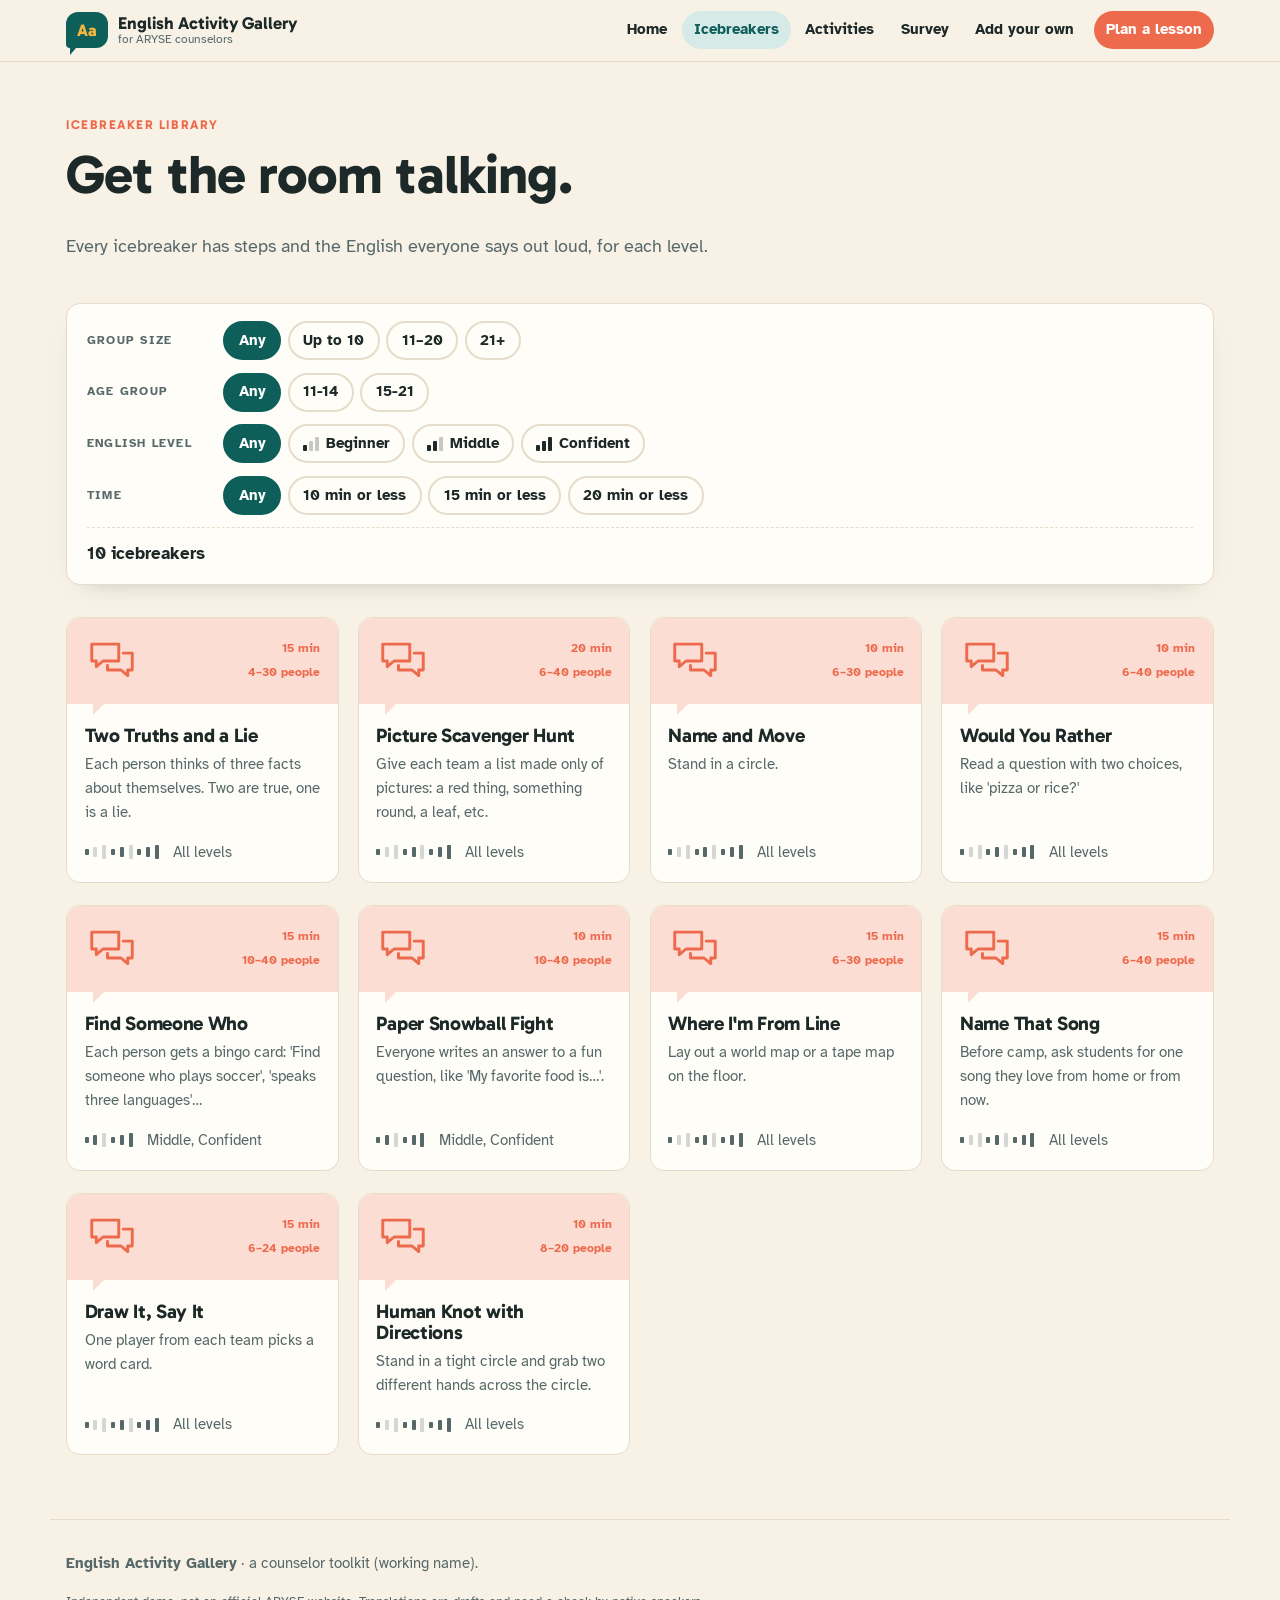
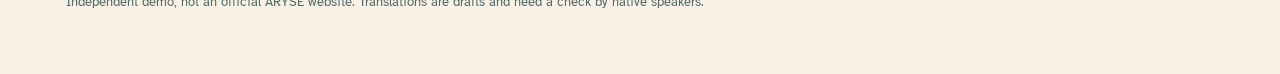
==== icebreakers.html @ dc9ed25e "First version of the English Activity Gallery Counselor toolkit with icebreaker and activity librari" ====
<!doctype html>
<html lang="en">
<head>
  <meta charset="utf-8">
  <meta name="viewport" content="width=device-width, initial-scale=1">
  <title>Icebreakers · English Activity Gallery</title>
  <link rel="preconnect" href="https://fonts.googleapis.com">
  <link rel="preconnect" href="https://fonts.gstatic.com" crossorigin>
  <link href="https://fonts.googleapis.com/css2?family=Gabarito:wght@500;600;700;800&family=Atkinson+Hyperlegible:wght@400;700&display=swap" rel="stylesheet">
  <link rel="stylesheet" href="style.css">
</head>
<body>
  <header class="nav"></header>

  <main>
    <section class="page-head">
      <p class="eyebrow">Icebreaker library</p>
      <h1>Get the room talking.</h1>
      <p class="sub">Every icebreaker has steps and the English everyone says out loud, for each level.</p>
    </section>

    <section class="filters" aria-label="Filter icebreakers">
      <div class="filters-box">
        <div class="filter-row"><span class="filter-label">Group size</span><div class="pills" data-f="size"></div></div>
        <div class="filter-row"><span class="filter-label">Age group</span><div class="pills" data-f="age"></div></div>
        <div class="filter-row"><span class="filter-label">English level</span><div class="pills" data-f="level"></div></div>
        <div class="filter-row"><span class="filter-label">Time</span><div class="pills" data-f="time"></div></div>
        <div class="filter-foot"><p class="count" id="count"></p><button class="link-btn" id="clear" type="button" hidden>Clear filters</button></div>
      </div>
    </section>

    <div class="grid" id="grid"></div>
  </main>

  <footer class="footer"></footer>

  <script src="js/config.js"></script>
  <script src="js/core.js"></script>
  <script src="js/icebreakers.js"></script>
</body>
</html>
---- style.css ----
/* =========================================================
   English Activity Gallery — shared styles (working name)
   Same structure as STEM Lesson Gallery, new look:
   deep teal + coral + sun on warm sand. Change colors here.
   ========================================================= */
:root {
  --teal: #0E5E5A;
  --teal-dark: #094744;
  --teal-soft: #D6EBE7;
  --coral: #EE6A4C;
  --coral-soft: #FBDDD4;
  --sun: #F4B63F;
  --sun-soft: #FCEBC2;
  --sky: #4E9FC2;

  --sand: #F8F2E6;      /* page background */
  --paper: #FFFDF7;     /* cards */
  --ink: #1D2928;
  --ink-soft: #56686A;
  --line: #E5DCCA;

  --font-display: "Gabarito", "Trebuchet MS", sans-serif;
  --font-body: "Atkinson Hyperlegible", system-ui, sans-serif;  /* built for easy reading */

  --r: 14px;
  --max: 1180px;
}

*, *::before, *::after { box-sizing: border-box; }
html { scroll-behavior: smooth; }
body {
  margin: 0;
  background: var(--sand);
  color: var(--ink);
  font-family: var(--font-body);
  font-size: 1.0625rem;
  line-height: 1.6;
  -webkit-font-smoothing: antialiased;
}
h1, h2, h3 { font-family: var(--font-display); font-weight: 700; line-height: 1.08; margin: 0 0 .5em; letter-spacing: -.015em; }
p { margin: 0 0 1em; }
a { color: var(--teal); }
:focus-visible { outline: 3px solid var(--sun); outline-offset: 3px; }
[hidden] { display: none !important; }

.wrap { max-width: var(--max); margin: 0 auto; padding: 0 16px; }

/* ---------- Nav ---------- */
.nav {
  position: sticky; top: 0; z-index: 30;
  display: flex; align-items: center; justify-content: space-between; gap: 1rem;
  padding: .7rem max(16px, calc((100% - var(--max)) / 2 + 16px));
  background: rgba(248, 242, 230, .94);
  backdrop-filter: blur(8px);
  border-bottom: 1px solid var(--line);
}
.brand { display: flex; align-items: center; gap: .65rem; text-decoration: none; color: var(--ink); }
.brand-mark {
  position: relative;
  width: 42px; height: 36px;
  display: grid; place-items: center;
  background: var(--teal); color: var(--sun);
  font-family: var(--font-display); font-weight: 800; font-size: 1.05rem;
  border-radius: 12px 12px 12px 4px;   /* speech bubble */
}
.brand-mark::after {
  content: ""; position: absolute; left: 4px; bottom: -7px;
  border: 7px solid transparent; border-top-color: var(--teal); border-left-color: var(--teal);
  border-width: 7px 6px 0 0;
}
.brand-text { display: flex; flex-direction: column; line-height: 1.1; }
.brand-text b { font-family: var(--font-display); font-weight: 700; font-size: 1.08rem; }
.brand-text small { color: var(--ink-soft); font-size: .78rem; }

.nav nav { display: flex; align-items: center; gap: .15rem; }
.nav nav a {
  padding: .45rem .75rem; border-radius: 999px;
  color: var(--ink); text-decoration: none; font-weight: 700; font-size: .93rem;
}
.nav nav a:hover { background: var(--teal-soft); }
.nav nav a[aria-current="page"] { color: var(--teal); background: var(--teal-soft); }
.nav nav a.nav-cta { background: var(--coral); color: #fff; margin-left: .35rem; }
.nav nav a.nav-cta:hover, .nav nav a.nav-cta[aria-current="page"] { background: #d9573a; color: #fff; }
.menu-btn { display: none; }

@media (max-width: 920px) {
  .menu-btn {
    display: block; font: inherit; font-weight: 700;
    padding: .4rem .9rem; border: 2px solid var(--ink); border-radius: 999px;
    background: var(--paper); color: var(--ink); cursor: pointer;
  }
  .nav nav {
    display: none; position: absolute; top: 100%; left: 0; right: 0;
    flex-direction: column; align-items: stretch; padding: .75rem 16px 1rem;
    background: var(--sand); border-bottom: 1px solid var(--line);
  }
  .nav.is-open nav { display: flex; }
  .nav nav a.nav-cta { margin: .4rem 0 0; text-align: center; }
  .brand-text small { display: none; }
}

/* ---------- Buttons ---------- */
.btn {
  display: inline-flex; align-items: center; gap: .5rem;
  padding: .8rem 1.35rem; border-radius: 999px;
  font: inherit; font-family: var(--font-display); font-weight: 700; font-size: 1.02rem;
  text-decoration: none; cursor: pointer; border: 2px solid transparent;
  transition: transform .15s, box-shadow .15s, background .15s;
}
.btn-primary { background: var(--teal); color: #fff; box-shadow: 0 4px 0 var(--teal-dark); }
.btn-primary:hover { transform: translateY(-2px); box-shadow: 0 6px 0 var(--teal-dark); }
.btn-primary:active { transform: translateY(3px); box-shadow: 0 1px 0 var(--teal-dark); }
.btn-coral { background: var(--coral); color: #fff; box-shadow: 0 4px 0 #c24e33; }
.btn-coral:hover { transform: translateY(-2px); box-shadow: 0 6px 0 #c24e33; }
.btn-ghost { background: transparent; color: var(--ink); border-color: var(--ink); }
.btn-ghost:hover { background: var(--ink); color: var(--sand); }
.btn-small { padding: .45rem .9rem; font-size: .9rem; }

/* ---------- Page heads ---------- */
.page-head { max-width: var(--max); margin: 0 auto; padding: 3rem 16px 1.5rem; }
.page-head h1 { font-size: clamp(2.2rem, 5vw, 3.4rem); max-width: 18ch; }
.eyebrow {
  display: inline-block;
  font-family: var(--font-display); font-weight: 700; font-size: .8rem;
  letter-spacing: .12em; text-transform: uppercase;
  color: var(--coral); margin-bottom: .7rem;
}
.sub { color: var(--ink-soft); font-size: 1.12rem; max-width: 40em; }

/* ---------- Level bars ---------- */
.bars { display: inline-flex; align-items: flex-end; gap: 2px; height: 14px; vertical-align: -1px; }
.bars i { width: 4px; background: currentColor; opacity: .25; border-radius: 1px; }
.bars i:nth-child(1) { height: 6px; }
.bars i:nth-child(2) { height: 10px; }
.bars i:nth-child(3) { height: 14px; }
.bars i.on { opacity: 1; }

/* ---------- Filters (pills) ---------- */
.filters {
  max-width: var(--max); margin: 0 auto 2rem; padding: 0 16px;
}
.filters-box {
  background: var(--paper); border: 1px solid var(--line); border-radius: var(--r);
  padding: 1.1rem 1.25rem; display: grid; gap: .8rem;
  box-shadow: 0 10px 24px -20px rgba(29, 41, 40, .5);
}
.filter-row { display: grid; grid-template-columns: 120px 1fr; gap: 1rem; align-items: center; }
.filter-label { font-size: .76rem; font-weight: 700; letter-spacing: .1em; text-transform: uppercase; color: var(--ink-soft); }
.pills { display: flex; flex-wrap: wrap; gap: .4rem; }
.pill {
  font: inherit; font-weight: 700; font-size: .92rem;
  padding: .35rem .85rem; border-radius: 999px;
  border: 2px solid var(--line); background: transparent; color: var(--ink); cursor: pointer;
  display: inline-flex; align-items: center; gap: .4rem;
}
.pill:hover { border-color: var(--ink); }
.pill.is-active { background: var(--teal); border-color: var(--teal); color: #fff; }
.filter-foot { display: flex; gap: 1rem; align-items: center; border-top: 1px dashed var(--line); padding-top: .7rem; }
.count { margin: 0; font-weight: 700; }
.link-btn { font: inherit; background: none; border: 0; padding: 0; color: var(--coral); text-decoration: underline; cursor: pointer; }
@media (max-width: 640px) { .filter-row { grid-template-columns: 1fr; gap: .35rem; } }

/* ---------- Cards (speech-bubble tiles) ---------- */
.grid {
  max-width: var(--max); margin: 0 auto; padding: 0 16px 4rem;
  display: grid; grid-template-columns: repeat(auto-fill, minmax(260px, 1fr)); gap: 1.4rem 1.2rem;
}
.tile {
  --c: var(--teal); --cf: var(--sun);
  position: relative; display: flex; flex-direction: column;
  background: var(--paper); border: 1px solid var(--line); border-radius: var(--r);
  color: var(--ink); text-decoration: none;
  transition: transform .2s, box-shadow .2s;
}
.tile:hover { transform: translateY(-4px) rotate(-.4deg); box-shadow: 0 16px 28px -18px rgba(29, 41, 40, .55); }
.tile-top {
  position: relative; display: flex; align-items: center; justify-content: space-between;
  padding: 1rem 1.1rem; background: var(--c); color: var(--cf);
  border-radius: var(--r) var(--r) 0 0;
}
.tile-top::after {      /* bubble tail */
  content: ""; position: absolute; left: 26px; bottom: -11px;
  border-width: 12px 12px 0 0; border-style: solid; border-color: var(--c) transparent transparent transparent;
}
.tile-top .icon { width: 54px; height: 54px; }
.tile-tags { display: flex; flex-direction: column; align-items: flex-end; gap: .25rem; font-size: .78rem; font-weight: 700; }
.tile-body { padding: 1.3rem 1.1rem 1.1rem; display: flex; flex-direction: column; gap: .35rem; flex: 1; }
.tile-body h3 { font-size: 1.22rem; margin: 0; }
.tile-body p { margin: 0; color: var(--ink-soft); font-size: .95rem; }
.tile-meta { margin-top: auto !important; padding-top: .6rem; display: flex; flex-wrap: wrap; gap: .35rem .9rem; font-size: .85rem; color: var(--ink-soft); }
.tile-meta span { display: inline-flex; align-items: center; gap: .3rem; }

.icon { fill: none; stroke: currentColor; stroke-width: 2.6; stroke-linecap: round; stroke-linejoin: round; }
.icon .dot { fill: currentColor; stroke: none; }

/* Topic colors */
.t-food      { --c: var(--coral); --cf: #fff; }
.t-bus       { --c: var(--sun);   --cf: var(--ink); }
.t-school    { --c: var(--teal);  --cf: var(--sun); }
.t-doctor    { --c: var(--sky);   --cf: #fff; }
.t-interview { --c: var(--ink);   --cf: var(--sun); }
.t-bank      { --c: var(--teal-dark); --cf: var(--coral-soft); }
.t-ice       { --c: var(--coral-soft); --cf: var(--coral); }

.empty { grid-column: 1 / -1; padding: 2rem; text-align: center; border: 2px dashed var(--line); border-radius: var(--r); color: var(--ink-soft); }

/* ---------- Home ---------- */
.hero {
  max-width: var(--max); margin: 0 auto; padding: 4rem 16px 3rem;
  display: grid; grid-template-columns: 1.1fr 1fr; gap: 3rem; align-items: center;
}
.hero h1 { font-size: clamp(2.5rem, 5.6vw, 4.3rem); }
.hero h1 em { font-style: normal; color: var(--coral); }
.hero .sub { font-size: 1.2rem; }
.hero-actions { display: flex; flex-wrap: wrap; gap: .9rem; margin-top: 2rem; }

.bubbles { position: relative; height: 420px; }
.bubble {
  position: absolute; max-width: 270px;
  padding: 1rem 1.2rem; border-radius: 20px 20px 20px 6px;
  font-family: var(--font-display); font-weight: 600; font-size: 1.15rem; line-height: 1.25;
  box-shadow: 0 14px 26px -18px rgba(29, 41, 40, .6);
  animation: float 6s ease-in-out infinite;
}
.bubble small { display: block; font-family: var(--font-body); font-weight: 400; font-size: .82rem; opacity: .8; margin-top: .3rem; }
.bubble.right { border-radius: 20px 20px 6px 20px; }
.b1 { top: 0; left: 0; background: var(--teal); color: #fff; }
.b2 { top: 90px; right: 0; background: var(--sun); color: var(--ink); animation-delay: -2s; }
.b3 { top: 200px; left: 8%; background: var(--paper); border: 1px solid var(--line); animation-delay: -4s; }
.b4 { top: 300px; right: 6%; background: var(--coral); color: #fff; animation-delay: -1s; }
@keyframes float { 50% { transform: translateY(-8px); } }

.section { max-width: var(--max); margin: 0 auto; padding: 4rem 16px; }
.section h2 { font-size: clamp(1.9rem, 4vw, 2.7rem); }

.parts { display: grid; grid-template-columns: repeat(3, 1fr); gap: 1.2rem; counter-reset: part; }
.part { background: var(--paper); border: 1px solid var(--line); border-radius: var(--r); padding: 1.5rem; counter-increment: part; }
.part::before {
  content: counter(part); display: grid; place-items: center;
  width: 2.4rem; height: 2.4rem; border-radius: 50%;
  background: var(--sun); font-family: var(--font-display); font-weight: 800; margin-bottom: 1rem;
}
.part h3 { font-size: 1.3rem; }
.part p { color: var(--ink-soft); margin: 0; }
.part .demo { margin-top: 1rem; padding: .8rem 1rem; background: var(--sand); border-radius: 10px; font-size: .95rem; }
.demo-word { display: flex; flex-wrap: wrap; gap: .3rem .8rem; align-items: baseline; }
.demo-word b { font-family: var(--font-display); font-size: 1.3rem; }
.demo-word span { color: var(--ink-soft); }

.toolbox { display: grid; grid-template-columns: repeat(3, 1fr); gap: 1.2rem; }
.tool {
  display: flex; flex-direction: column; gap: .4rem;
  padding: 1.4rem; border-radius: var(--r); text-decoration: none; color: var(--ink);
  background: var(--paper); border: 1px solid var(--line);
  transition: transform .2s, border-color .2s;
}
.tool:hover { transform: translateY(-3px); border-color: var(--ink); }
.tool .icon { width: 40px; height: 40px; color: var(--teal); margin-bottom: .3rem; }
.tool h3 { font-size: 1.2rem; margin: 0; }
.tool p { margin: 0; color: var(--ink-soft); font-size: .95rem; }
.tool.feature { background: var(--teal); color: #fff; border-color: var(--teal); }
.tool.feature p { color: rgba(255, 255, 255, .82); }
.tool.feature .icon { color: var(--sun); }

.engage { display: grid; grid-template-columns: repeat(3, 1fr); gap: 0; border-top: 3px solid var(--ink); }
.engage div { padding: 1.4rem 1.4rem 0 0; }
.engage div + div { padding-left: 1.4rem; border-left: 1px solid var(--line); }
.engage h3 { font-size: 1.25rem; }
.engage p { color: var(--ink-soft); }

@media (max-width: 900px) {
  .hero { grid-template-columns: 1fr; padding-top: 2.5rem; }
  .bubbles { height: 380px; max-width: 480px; width: 100%; margin: 0 auto; }
  .parts, .toolbox, .engage { grid-template-columns: 1fr; }
  .engage div + div { padding-left: 0; border-left: 0; }
}

/* ---------- Segmented radio pills (planner, add) ---------- */
.seg { display: flex; flex-wrap: wrap; gap: .4rem; }
.seg-opt { position: relative; cursor: pointer; }
.seg-opt input { position: absolute; opacity: 0; pointer-events: none; }
.seg-opt > span {
  display: inline-flex; align-items: center; gap: .4rem;
  padding: .45rem .9rem; border: 2px solid var(--line); border-radius: 999px;
  font-weight: 700; font-size: .95rem; transition: border-color .15s, background .15s;
}
.seg-opt:hover > span { border-color: var(--ink); }
.seg-opt input:checked + span { background: var(--ink); border-color: var(--ink); color: var(--sand); }
.seg-opt input:focus-visible + span { outline: 3px solid var(--sun); outline-offset: 2px; }

fieldset { border: 0; margin: 0; padding: 0; min-width: 0; }
legend, .field > span {
  display: block; padding: 0; margin-bottom: .5rem;
  font-size: .76rem; font-weight: 700; letter-spacing: .1em; text-transform: uppercase; color: var(--ink-soft);
}
.field { display: block; }
.field input, .field textarea, .field select {
  width: 100%; font: inherit; color: var(--ink);
  padding: .65rem .8rem; border: 2px solid var(--line); border-radius: 10px; background: var(--paper);
}
.field input:focus, .field textarea:focus, .field select:focus { border-color: var(--teal); outline: none; }
.field textarea { min-height: 110px; resize: vertical; }
.hint { font-size: .85rem; color: var(--ink-soft); margin: .35rem 0 0; }

.panel {
  background: var(--paper); border: 1px solid var(--line); border-radius: var(--r);
  padding: 1.5rem; display: grid; gap: 1.3rem;
  box-shadow: 0 10px 24px -20px rgba(29, 41, 40, .5);
}

/* ---------- Planner ---------- */
.two-col {
  max-width: var(--max); margin: 0 auto; padding: 0 16px 4rem;
  display: grid; grid-template-columns: minmax(0, 380px) minmax(0, 1fr); gap: 2rem; align-items: start;
}
.two-col > .panel { position: sticky; top: 90px; }
.survey-note { margin: 0; padding: .7rem .9rem; border-radius: 10px; background: var(--teal-soft); font-size: .92rem; }
.survey-note b { color: var(--teal-dark); }

.plan-out { display: grid; gap: 1.2rem; }
.plan-empty { min-height: 360px; display: grid; place-items: center; text-align: center; color: var(--ink-soft); border: 2px dashed var(--line); border-radius: var(--r); padding: 2rem; }
.plan-hero { border-radius: var(--r); padding: 1.6rem; color: var(--cf); background: var(--c); position: relative; overflow: hidden; }
.plan-hero .icon { position: absolute; right: -10px; bottom: -14px; width: 150px; height: 150px; opacity: .25; }
.plan-hero .eyebrow { color: inherit; opacity: .85; }
.plan-hero h2 { font-size: clamp(1.8rem, 3.5vw, 2.5rem); margin-bottom: .3rem; max-width: 18ch; }
.plan-hero p { margin: 0; opacity: .9; max-width: 36em; }

.timeline { display: flex; height: 56px; border-radius: 12px; overflow: hidden; border: 1px solid var(--line); }
.timeline span { display: flex; flex-direction: column; justify-content: center; padding: 0 .55rem; min-width: 0; font-size: .78rem; white-space: nowrap; overflow: hidden; }
.timeline b { font-family: var(--font-display); font-size: .88rem; overflow: hidden; text-overflow: ellipsis; }
.tl-ice { background: var(--coral-soft); }
.tl-words { background: var(--sun-soft); }
.tl-phrases { background: var(--teal-soft); }
.tl-game { background: var(--teal); color: #fff; }
.tl-wrap { background: var(--paper); }

.plan-block { background: var(--paper); border: 1px solid var(--line); border-radius: var(--r); padding: 1.3rem 1.4rem; }
.plan-block h3 { display: flex; align-items: baseline; gap: .6rem; font-size: 1.3rem; }
.plan-block h3 small { font-family: var(--font-body); font-weight: 700; font-size: .8rem; color: var(--coral); letter-spacing: .06em; text-transform: uppercase; }
.plan-block ol, .plan-block ul { margin: 0; padding-left: 1.2rem; }
.plan-block li { margin-bottom: .3rem; }
.tweak { margin: .9rem 0 0; padding: .7rem .9rem; border-left: 4px solid var(--sun); background: var(--sand); border-radius: 0 10px 10px 0; font-size: .95rem; }

.words { width: 100%; border-collapse: collapse; font-size: .95rem; }
.words th { text-align: left; font-size: .72rem; letter-spacing: .08em; text-transform: uppercase; color: var(--ink-soft); padding: .3rem .5rem; border-bottom: 2px solid var(--ink); }
.words td { padding: .45rem .5rem; border-bottom: 1px solid var(--line); }
.words td:first-child { font-family: var(--font-display); font-weight: 700; font-size: 1.05rem; }
.words [dir="rtl"] { text-align: right; font-size: 1.08rem; }
.table-scroll { overflow-x: auto; }
.draft-flag { display: inline-block; margin-top: .6rem; font-size: .8rem; color: var(--coral); font-weight: 700; }

.phrase-list { list-style: none; padding: 0 !important; display: grid; gap: .45rem; }
.phrase-list li { padding: .55rem .9rem; background: var(--teal-soft); border-radius: 12px 12px 12px 4px; font-family: var(--font-display); font-weight: 600; font-size: 1.1rem; }

.plan-actions { display: flex; flex-wrap: wrap; gap: .8rem; }

@media (max-width: 900px) {
  .two-col { grid-template-columns: 1fr; }
  .two-col > .panel { position: static; }
}

/* ---------- Survey ---------- */
.survey { max-width: 980px; margin: 0 auto; padding: 2rem 16px 4rem; }
.survey-bar { display: flex; flex-wrap: wrap; justify-content: space-between; align-items: center; gap: 1rem; margin-bottom: 1.5rem; }
.tabs { display: inline-flex; background: var(--paper); border: 1px solid var(--line); border-radius: 999px; padding: 4px; }
.tabs button { font: inherit; font-weight: 700; padding: .45rem 1.1rem; border: 0; border-radius: 999px; background: transparent; color: var(--ink); cursor: pointer; }
.tabs button[aria-selected="true"] { background: var(--teal); color: #fff; }

.s-stage { background: var(--paper); border: 1px solid var(--line); border-radius: 24px; padding: clamp(1.25rem, 4vw, 2.5rem); min-height: 520px; display: flex; flex-direction: column; }
.s-progress { display: flex; gap: .4rem; margin-bottom: 1.5rem; }
.s-progress i { flex: 1; height: 8px; border-radius: 4px; background: var(--line); }
.s-progress i.on { background: var(--coral); }
.s-q { font-size: clamp(1.7rem, 4vw, 2.5rem); text-align: center; margin-bottom: 1.5rem; }
.pick-grid { display: grid; grid-template-columns: repeat(auto-fit, minmax(150px, 1fr)); gap: 1rem; flex: 1; align-content: start; }
.pick {
  position: relative;
  display: flex; flex-direction: column; align-items: center; justify-content: center; gap: .5rem;
  min-height: 160px; padding: 1rem;
  font: inherit; font-family: var(--font-display); font-weight: 700; font-size: 1.05rem;
  background: var(--sand); color: var(--ink);
  border: 3px solid transparent; border-radius: 20px; cursor: pointer;
  transition: transform .15s, background .15s, border-color .15s;
}
.pick .icon { width: 74px; height: 74px; color: var(--teal); transition: transform .2s; }
.pick:hover { transform: translateY(-3px); }
.pick:hover .icon { transform: scale(1.08) rotate(-4deg); }
.pick[aria-pressed="true"] { background: var(--sun-soft); border-color: var(--coral); }
.pick[aria-pressed="true"] .icon { color: var(--coral); }
.pick[aria-pressed="true"]::after {
  content: ""; position: absolute; top: 10px; right: 10px; width: 26px; height: 26px; border-radius: 50%;
  background: var(--coral) url("data:image/svg+xml,%3Csvg xmlns='http://www.w3.org/2000/svg' viewBox='0 0 24 24'%3E%3Cpath d='M6 12l4 4 8-8' fill='none' stroke='white' stroke-width='3' stroke-linecap='round' stroke-linejoin='round'/%3E%3C/svg%3E") center / 18px no-repeat;
}
.pick .bars { height: 40px; gap: 6px; color: var(--teal); }
.pick .bars i { width: 14px; border-radius: 3px; }
.pick .bars i:nth-child(1) { height: 16px; }
.pick .bars i:nth-child(2) { height: 28px; }
.pick .bars i:nth-child(3) { height: 40px; }
.pick[aria-pressed="true"] .bars { color: var(--coral); }
.s-actions { display: flex; justify-content: space-between; align-items: center; margin-top: 1.5rem; gap: 1rem; }
.s-next {
  font: inherit; font-family: var(--font-display); font-weight: 800; font-size: 1.3rem;
  padding: .9rem 2.2rem; border-radius: 999px; border: 0; background: var(--teal); color: #fff; cursor: pointer;
  box-shadow: 0 5px 0 var(--teal-dark);
}
.s-next:disabled { opacity: .35; cursor: default; box-shadow: none; }
.s-back { font: inherit; font-weight: 700; background: none; border: 0; color: var(--ink-soft); cursor: pointer; font-size: 1.1rem; }
.s-done { flex: 1; display: grid; place-items: center; text-align: center; }
.s-done h2 { font-size: clamp(2.4rem, 6vw, 4rem); color: var(--teal); }
.s-done .icon { width: 110px; height: 110px; color: var(--coral); }
.setup { max-width: 520px; margin: 0 auto; text-align: center; display: grid; gap: 1.2rem; justify-items: center; }
.setup .seg { justify-content: center; }

.results { display: grid; gap: 1.5rem; }
.res-block h3 { font-size: 1.25rem; }
.res-row { display: grid; grid-template-columns: 180px 1fr 44px; gap: .8rem; align-items: center; margin-bottom: .5rem; }
.res-label { display: flex; align-items: center; gap: .5rem; font-weight: 700; }
.res-label .icon { width: 26px; height: 26px; color: var(--teal); flex: none; }
.res-track { display: block; height: 22px; background: var(--sand); border-radius: 6px; overflow: hidden; }
.res-fill { display: block; height: 100%; background: var(--teal); border-radius: 6px; transition: width .5s; }
.res-row.top .res-fill { background: var(--coral); }
.res-num { font-weight: 700; text-align: right; font-variant-numeric: tabular-nums; }
@media (max-width: 560px) { .res-row { grid-template-columns: 1fr 40px; } .res-track { grid-column: 1 / -1; grid-row: 2; } }

/* ---------- Add your own ---------- */
.notice { margin: 0; padding: .9rem 1rem; border-radius: 12px; background: var(--sun-soft); border: 1px solid var(--sun); font-size: .95rem; }
.preview-card { background: var(--paper); border: 1px solid var(--line); border-radius: var(--r); overflow: hidden; }
.preview-card .tile-top { border-radius: 0; }
.preview-card .tile-body ol { margin: .4rem 0 0; padding-left: 1.2rem; }
.community { max-width: var(--max); margin: 0 auto; padding: 0 16px 4rem; }

/* ---------- Footer ---------- */
.footer { max-width: var(--max); margin: 0 auto; padding: 2rem 16px 3rem; border-top: 1px solid var(--line); color: var(--ink-soft); font-size: .93rem; }
.footer .fine { font-size: .83rem; }

/* ---------- Print (lesson planner) ---------- */
@media print {
  .nav, .footer, .two-col > .panel, .plan-actions, .page-head .sub { display: none !important; }
  body { background: #fff; }
  .two-col { display: block; padding: 0; }
  .plan-block, .plan-hero { break-inside: avoid; border-color: #999; }
}

@media (prefers-reduced-motion: reduce) {
  *, *::before, *::after { animation: none !important; transition: none !important; }
}

/* Small icons inside filter pills */
.pill .pill-icon { width: 18px; height: 18px; stroke-width: 3; }

/* =========================================================
   SLIDESHOW
   body.t-<topic> sets --c (topic color) and --cf (on-color)
   ========================================================= */
.show-body { overflow: hidden; height: 100vh; height: 100dvh; }
.show { display: flex; flex-direction: column; height: 100%; }
.show-top, .show-bottom { display: flex; align-items: center; gap: .8rem; padding: .55rem 16px; background: var(--sand); z-index: 2; }
.show-top { border-bottom: 1px solid var(--line); }
.show-bottom { border-top: 1px solid var(--line); justify-content: space-between; }
.show-exit { font-weight: 700; color: var(--ink); text-decoration: none; padding: .3rem .6rem; border-radius: 999px; }
.show-exit:hover { background: var(--teal-soft); }
.show-title { flex: 1; margin: 0; text-align: center; font-family: var(--font-display); font-weight: 700; white-space: nowrap; overflow: hidden; text-overflow: ellipsis; }
.show-btn { font: inherit; font-weight: 700; font-size: .88rem; padding: .35rem .8rem; border-radius: 999px; border: 2px solid var(--line); background: var(--paper); color: var(--ink); cursor: pointer; }
.show-btn:hover { border-color: var(--ink); }
.show-btn[aria-pressed="true"] { background: var(--sun-soft); border-color: var(--sun); }

.nav-btn { width: 46px; height: 46px; border-radius: 50%; border: 2px solid var(--ink); background: var(--paper); font-size: 1.2rem; font-weight: 800; cursor: pointer; color: var(--ink); }
.nav-btn:disabled { opacity: .3; cursor: default; }
.nav-next { background: var(--teal); border-color: var(--teal); color: #fff; }
.progress { display: flex; gap: 1.1rem; align-items: center; overflow-x: auto; }
.prog-act { display: flex; flex-direction: column; align-items: center; gap: .25rem; }
.prog-act span { font-size: .66rem; font-weight: 700; letter-spacing: .08em; text-transform: uppercase; color: var(--ink-soft); }
.prog-act div { display: flex; gap: 3px; }
.dot { width: 20px; height: 6px; border: 0; padding: 0; border-radius: 3px; background: var(--line); cursor: pointer; transition: width .3s, background .3s; }
.dot.done { background: var(--ink-soft); }
.dot.now { background: var(--coral); width: 34px; }

.stage { position: relative; flex: 1; overflow: hidden; cursor: pointer; }
.slide {
  position: absolute; inset: 0; display: grid; place-items: center;
  padding: 2rem clamp(16px, 6vw, 6rem) 2rem; overflow: auto;
  transition: transform .55s cubic-bezier(.65, 0, .25, 1), opacity .4s;
}
.slide.is-after { transform: translateY(6%); opacity: 0; pointer-events: none; }
.slide.is-before { transform: translateY(-6%); opacity: 0; pointer-events: none; }
.slide-inner { width: 100%; max-width: 1050px; cursor: auto; }
.slide .slide-inner > * { transition: opacity .45s .12s, transform .5s .12s; }
.slide:not(.is-active) .slide-inner > * { opacity: 0; transform: translateY(10px); }

.kicker { font-family: var(--font-display); font-weight: 700; font-size: clamp(.85rem, 1.4vw, 1.05rem); letter-spacing: .12em; text-transform: uppercase; color: var(--coral); margin-bottom: 1rem; display: flex; gap: .6rem; align-items: center; }
.big-title { font-size: clamp(2.6rem, 7vw, 5.6rem); max-width: 16ch; margin-bottom: .3em; }
.mid-title { font-size: clamp(2rem, 4.6vw, 3.6rem); max-width: 22ch; }
.cover-sub { font-size: clamp(1.1rem, 2vw, 1.5rem); opacity: .85; }

.sl-cover { background: var(--c, var(--teal)); color: var(--cf, #fff); }
.sl-cover .kicker { color: inherit; opacity: .85; }
.sl-cover .big-icon { width: clamp(90px, 13vw, 160px); height: auto; margin-bottom: 1rem; }
.sl-ice { background: var(--coral); color: #fff; }
.sl-plain { background: var(--paper); }
.sl-say { background: var(--sand); }
.sl-play { background: var(--teal); color: #fff; }
.sl-play .kicker { color: var(--sun); }

.steps-big { margin: 0; padding: 0; list-style: none; counter-reset: s; display: grid; gap: .9rem; }
.steps-big li { counter-increment: s; display: grid; grid-template-columns: auto 1fr; gap: 1rem; align-items: start; font-size: clamp(1.15rem, 2.2vw, 1.7rem); line-height: 1.3; }
.steps-big li::before { content: counter(s); width: 1.8em; height: 1.8em; display: grid; place-items: center; border-radius: 50%; background: var(--sun); font-family: var(--font-display); font-weight: 800; font-size: .8em; }
.tweak { margin-top: 1.4rem; padding: .9rem 1.1rem; border-left: 5px solid var(--sun); background: var(--sand); border-radius: 0 12px 12px 0; font-size: clamp(1rem, 1.7vw, 1.3rem); }
.twist { font-family: var(--font-display); font-size: clamp(1.2rem, 2.2vw, 1.7rem); color: var(--teal); margin-bottom: 1.2rem; }

.say-list { list-style: none; margin: 0; padding: 0; display: grid; gap: 1rem; }
.say-list li {
  font-family: var(--font-display); font-weight: 700; font-size: clamp(1.7rem, 4.2vw, 3.2rem); line-height: 1.15;
  padding: .55em .8em; background: var(--paper); border-radius: 26px 26px 26px 8px;
  border: 2px solid var(--line); cursor: pointer; transition: transform .2s, background .2s, opacity .2s;
}
.say-list:has(.spot) li:not(.spot) { opacity: .35; }
.say-list li.spot { background: var(--sun); border-color: var(--ink); transform: scale(1.03); }
.hint-line { margin-top: 1.2rem; color: var(--ink-soft); }

.words-head { display: flex; flex-wrap: wrap; justify-content: space-between; align-items: center; gap: 1rem; margin-bottom: 1rem; }
.words-head .kicker { margin: 0; }
.lang-toggle { display: flex; flex-wrap: wrap; gap: .35rem; }
.lang-toggle button { font: inherit; font-weight: 700; font-size: .85rem; padding: .3rem .75rem; border-radius: 999px; border: 2px solid var(--line); background: transparent; color: var(--ink-soft); cursor: pointer; }
.lang-toggle button[aria-pressed="true"] { background: var(--teal); border-color: var(--teal); color: #fff; }
.word-grid { display: grid; grid-template-columns: repeat(auto-fill, minmax(210px, 1fr)); gap: .8rem; }
.word { padding: 1rem 1.1rem; background: var(--sand); border-radius: 16px; display: flex; flex-direction: column; gap: .15rem; }
.word b { font-family: var(--font-display); font-size: clamp(1.5rem, 2.6vw, 2rem); line-height: 1.1; margin-bottom: .3rem; color: var(--teal-dark); }
.word .tr { font-size: 1rem; color: var(--ink-soft); }
.word .tr[dir="rtl"] { font-size: 1.15rem; text-align: right; }
.draft-flag { font-size: .85rem; color: var(--coral); font-weight: 700; margin-top: 1rem; }

.timer { display: flex; flex-wrap: wrap; align-items: center; gap: 1.2rem; margin-top: 1.6rem; }
.timer-face { font-family: var(--font-display); font-weight: 800; font-size: clamp(3.4rem, 9vw, 6.5rem); line-height: 1; font-variant-numeric: tabular-nums; padding: .1em .35em; border-radius: 20px; background: var(--paper); color: var(--ink); }
.timer.low .timer-face { color: var(--coral); }
.timer.over .timer-face { background: var(--coral); color: #fff; }
.timer-btns { display: flex; flex-direction: column; gap: .5rem; }
.timer-btns button { font: inherit; font-weight: 700; padding: .55rem 1.1rem; border-radius: 999px; border: 2px solid var(--ink); background: var(--sun); color: var(--ink); cursor: pointer; }
.timer-btns button.ghost { background: transparent; color: inherit; border-color: currentColor; }

/* ---------- Scoreboard ---------- */
.scoreboard {
  position: fixed; right: 16px; bottom: 82px; z-index: 20;
  display: flex; flex-wrap: wrap; align-items: stretch; gap: .5rem;
  padding: .6rem; background: rgba(29, 41, 40, .92); border-radius: 18px; color: #fff;
  box-shadow: 0 16px 30px -18px rgba(0, 0, 0, .6); max-width: calc(100% - 32px);
}
.team { display: grid; grid-template-columns: auto auto; grid-template-rows: auto auto; column-gap: .6rem; align-items: center; padding: .45rem .7rem; border-radius: 12px; background: rgba(255, 255, 255, .08); }
.team-name { grid-column: 1 / -1; font-size: .75rem; font-weight: 700; letter-spacing: .04em; display: flex; align-items: center; gap: .35rem; }
.team-name kbd { font: inherit; font-size: .65rem; padding: 0 .3em; border: 1px solid rgba(255, 255, 255, .4); border-radius: 4px; }
.team-pts { font-family: var(--font-display); font-weight: 800; font-size: 1.9rem; line-height: 1; min-width: 1.4em; font-variant-numeric: tabular-nums; }
.team-pts.bump { animation: bump .4s; }
@keyframes bump { 40% { transform: scale(1.35); color: var(--sun); } }
.team-btns { display: flex; gap: .25rem; }
.team-btns button { width: 30px; height: 30px; border-radius: 50%; border: 0; font-weight: 800; font-size: 1rem; cursor: pointer; background: rgba(255, 255, 255, .15); color: #fff; }
.team-btns button[data-d="1"] { background: var(--sun); color: var(--ink); }
.team-0 { box-shadow: inset 4px 0 0 var(--coral); }
.team-1 { box-shadow: inset 4px 0 0 var(--sun); }
.team-2 { box-shadow: inset 4px 0 0 var(--sky); }
.team-3 { box-shadow: inset 4px 0 0 #9BD08A; }
.board-tools { display: flex; flex-direction: column; justify-content: center; gap: .2rem; }
.board-tools button { font: inherit; font-size: .72rem; font-weight: 700; padding: .15rem .5rem; border-radius: 999px; border: 1px solid rgba(255, 255, 255, .3); background: transparent; color: #fff; cursor: pointer; }
.board-tools button:disabled { opacity: .3; cursor: default; }

@media (max-width: 640px) {
  .show-btn#fullscreen, .prog-act span, .show-exit span { display: none; }
  .scoreboard { left: 16px; right: 16px; bottom: 74px; }
  .board-tools { flex-direction: row; width: 100%; }
  .slide { place-items: start center; padding-bottom: 9rem; }
}

/* Center the hint line under survey questions */
.s-stage .sub { margin-left: auto; margin-right: auto; }

/* Phones: two word cards per row on the key words slide */
@media (max-width: 640px) {
  .word-grid { grid-template-columns: repeat(2, minmax(0, 1fr)); gap: .5rem; }
  .word { padding: .7rem .8rem; }
  .word b { font-size: 1.3rem; }
  .word .tr { font-size: .9rem; }
}
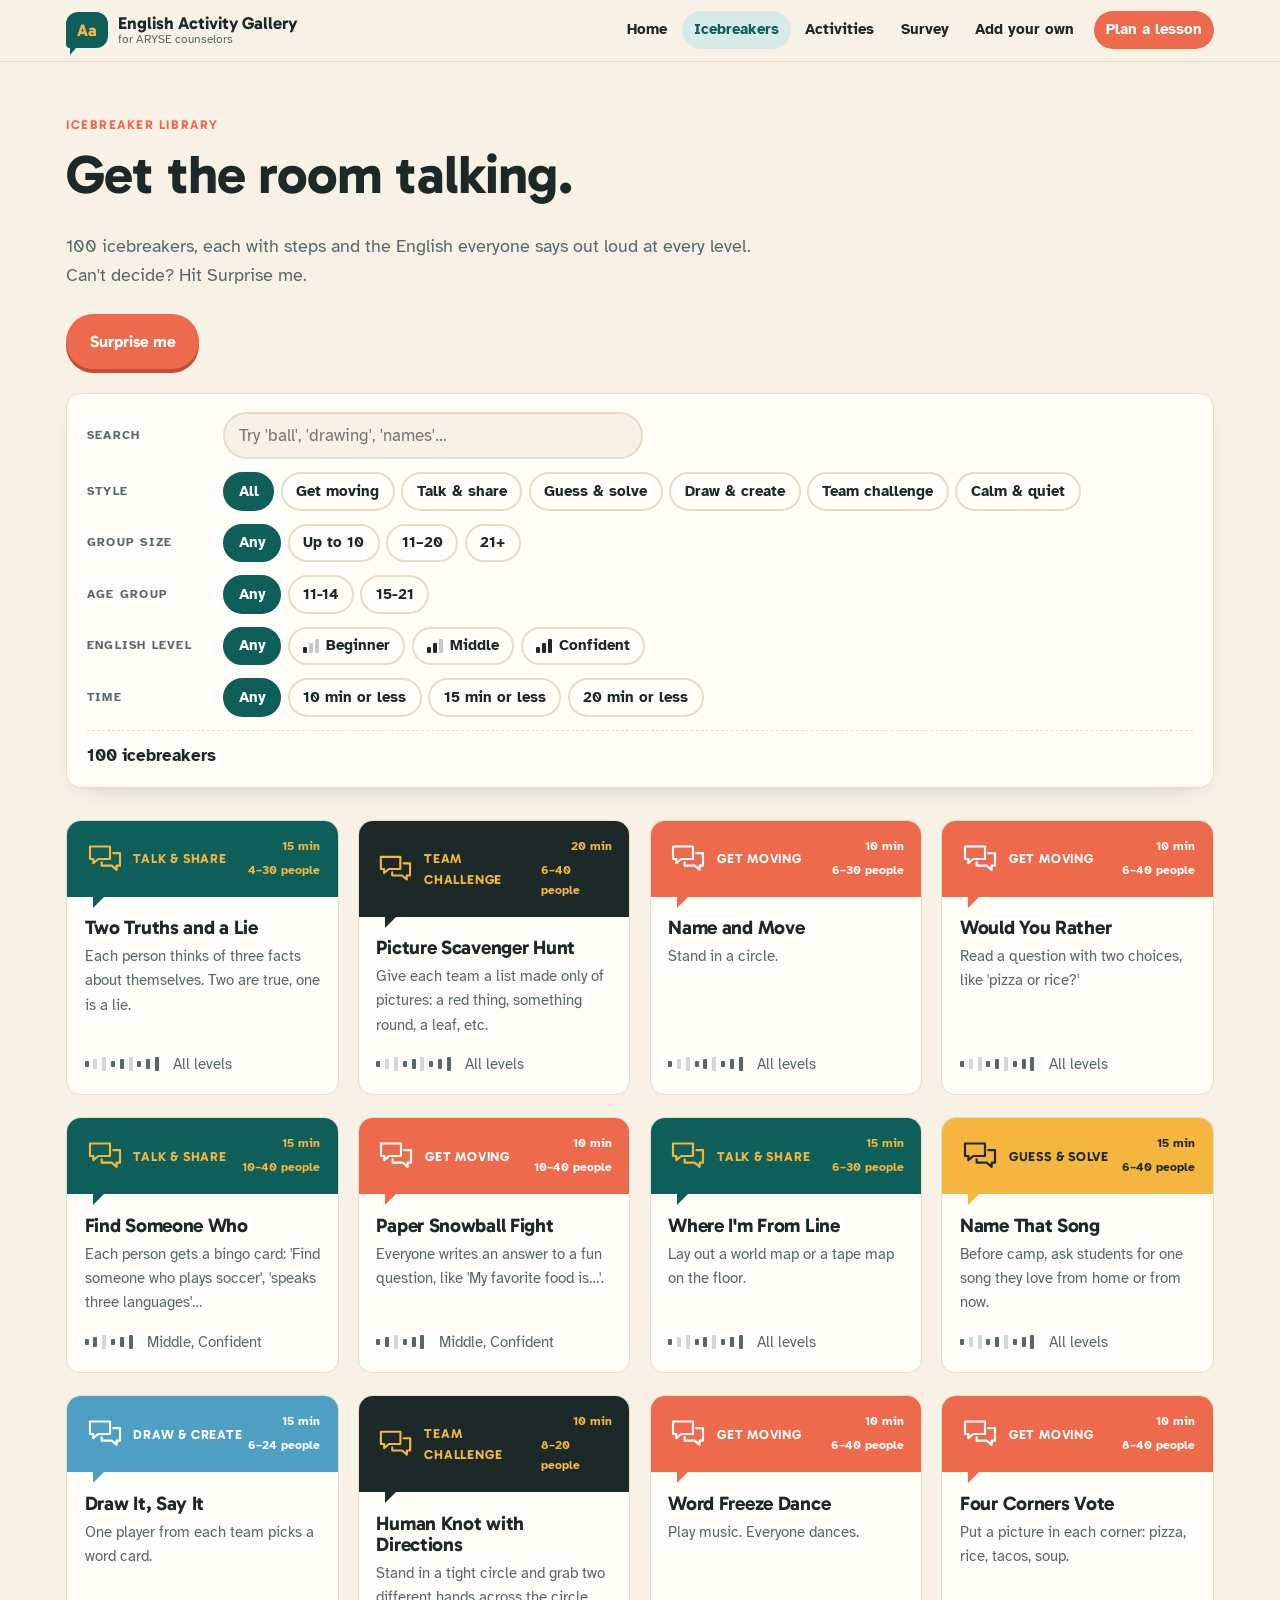
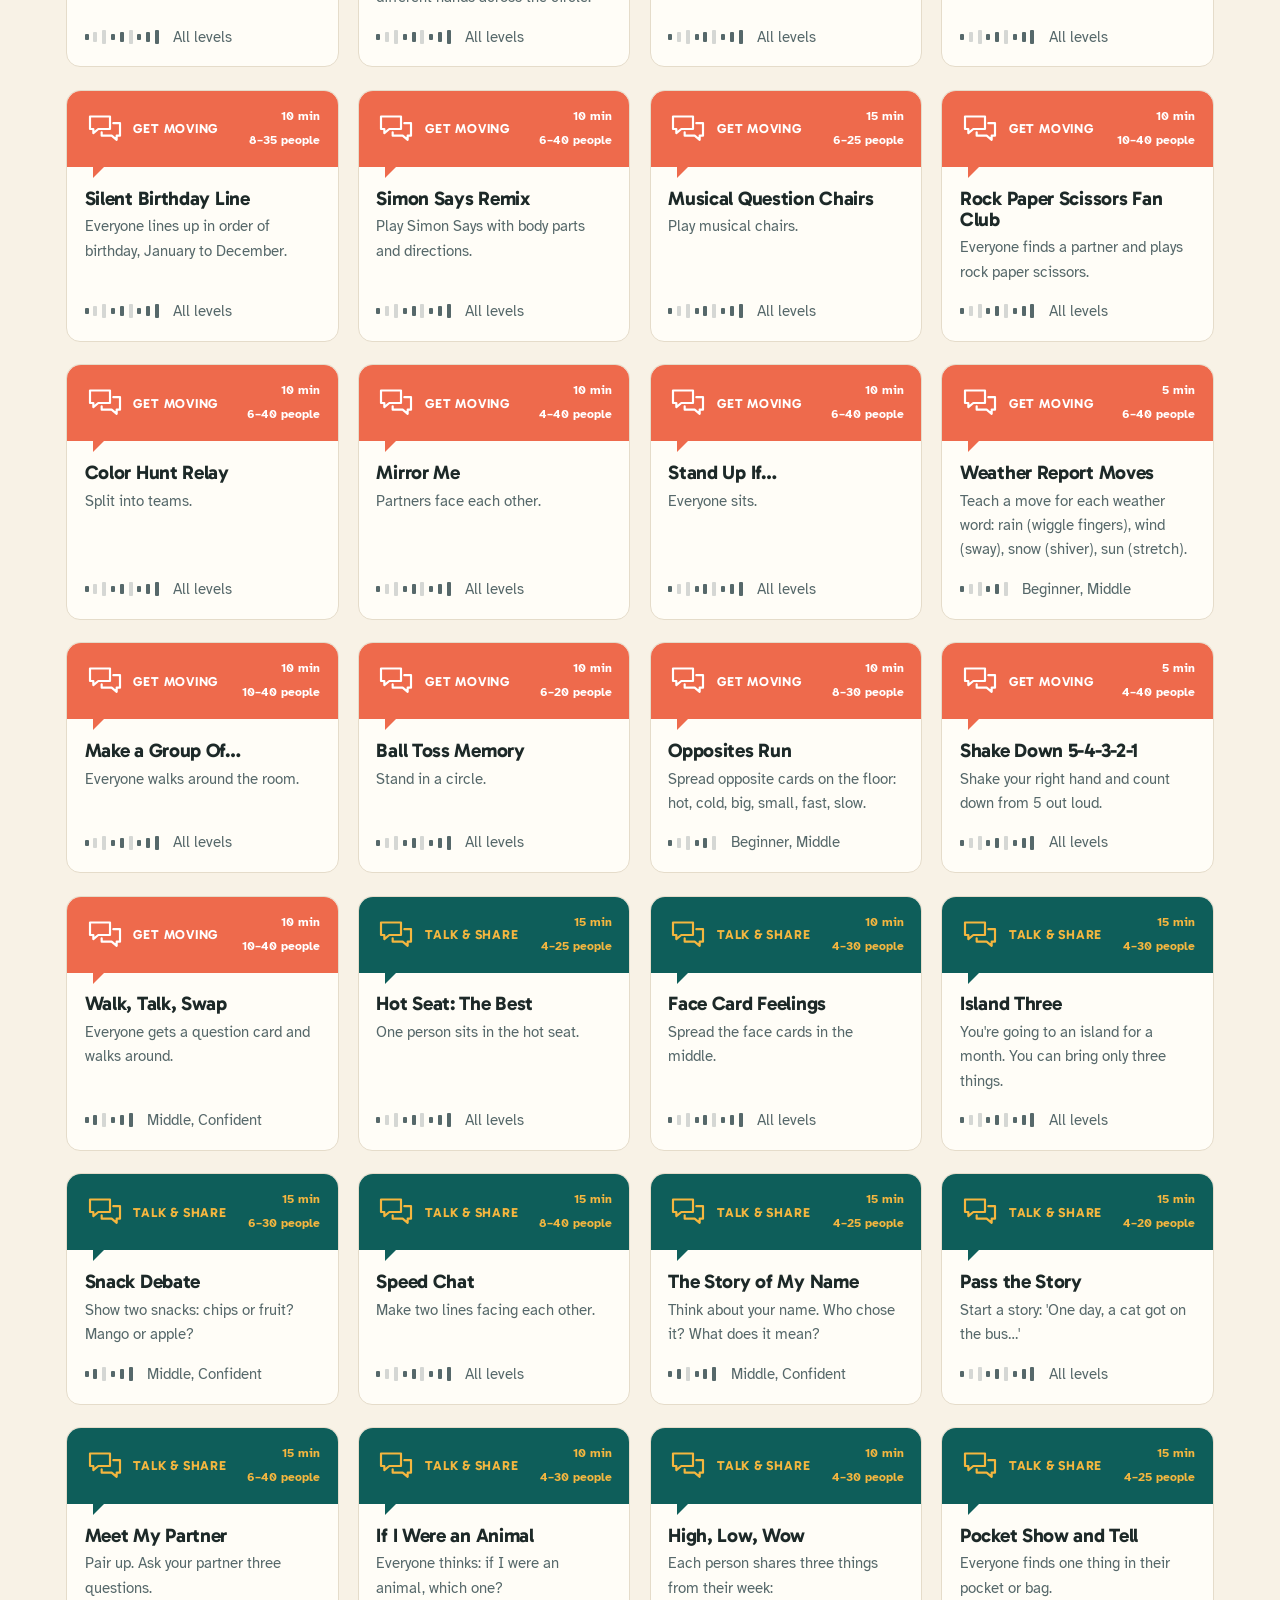
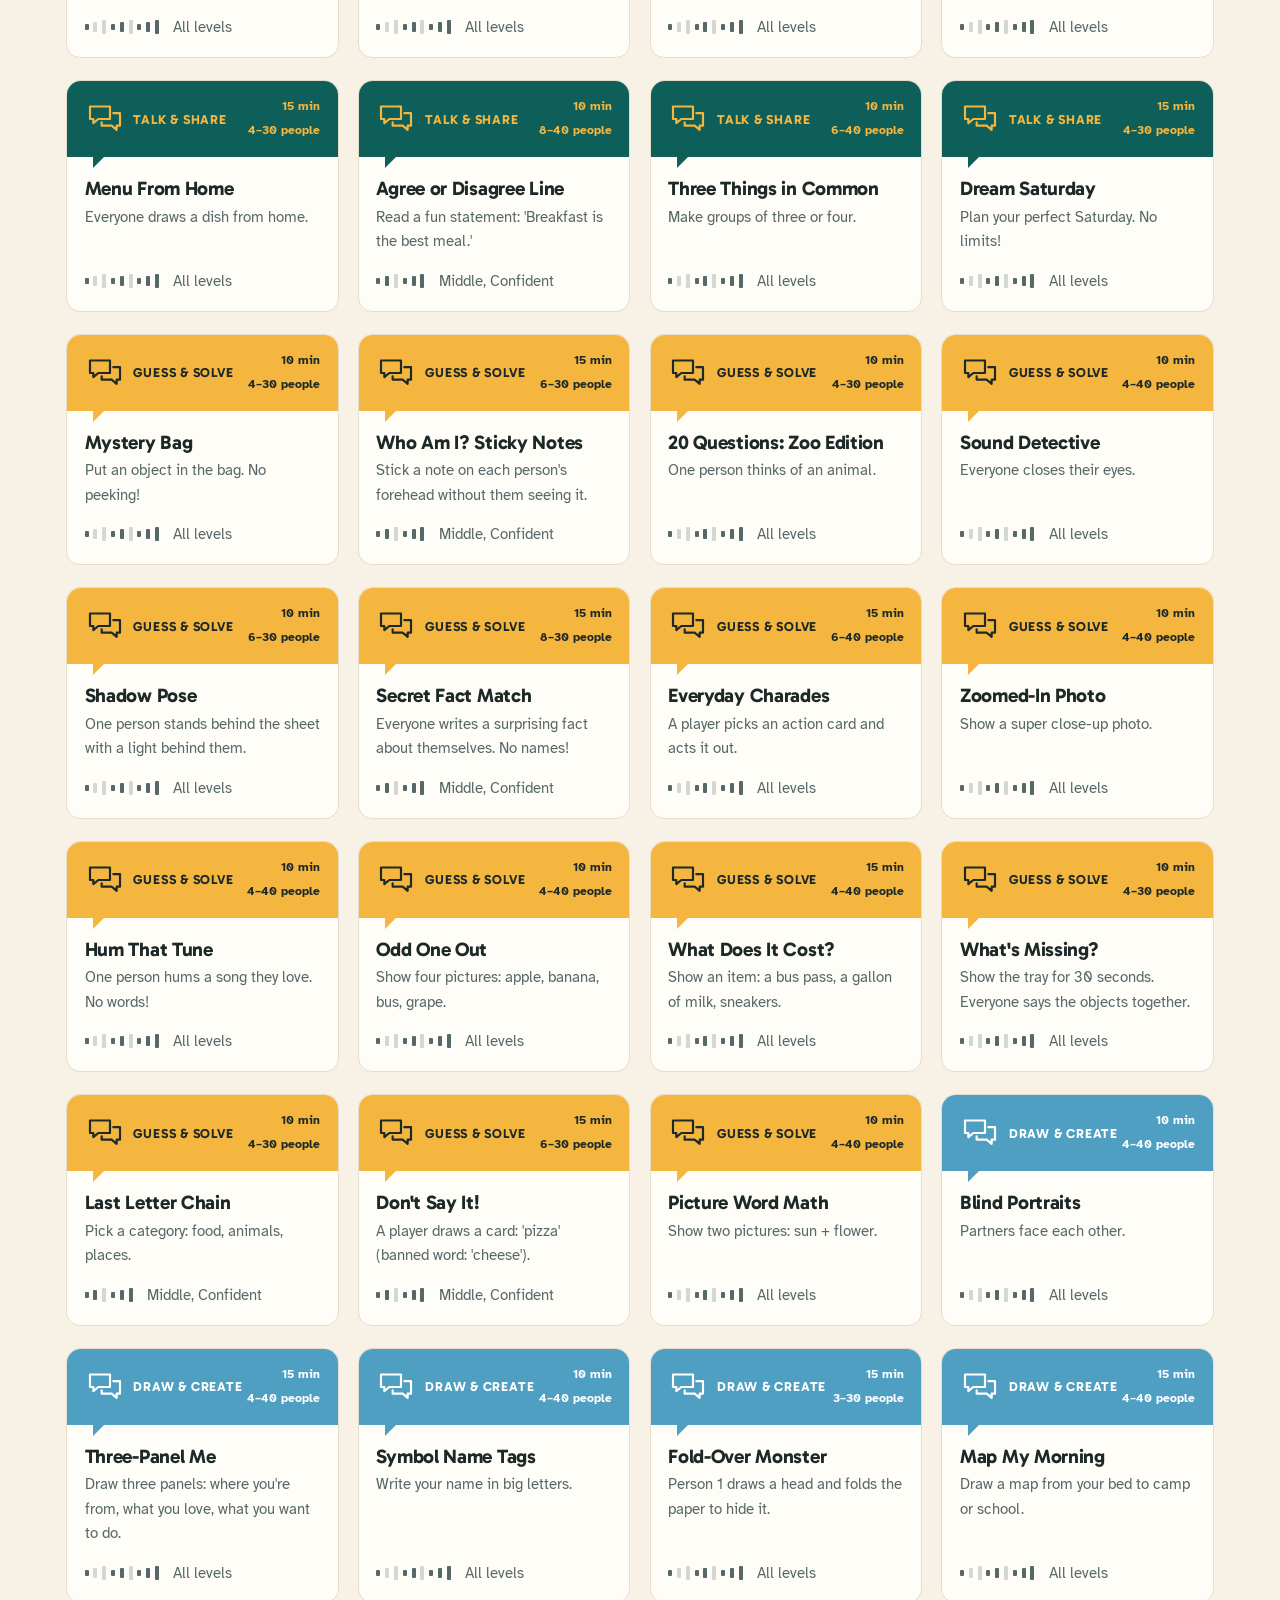
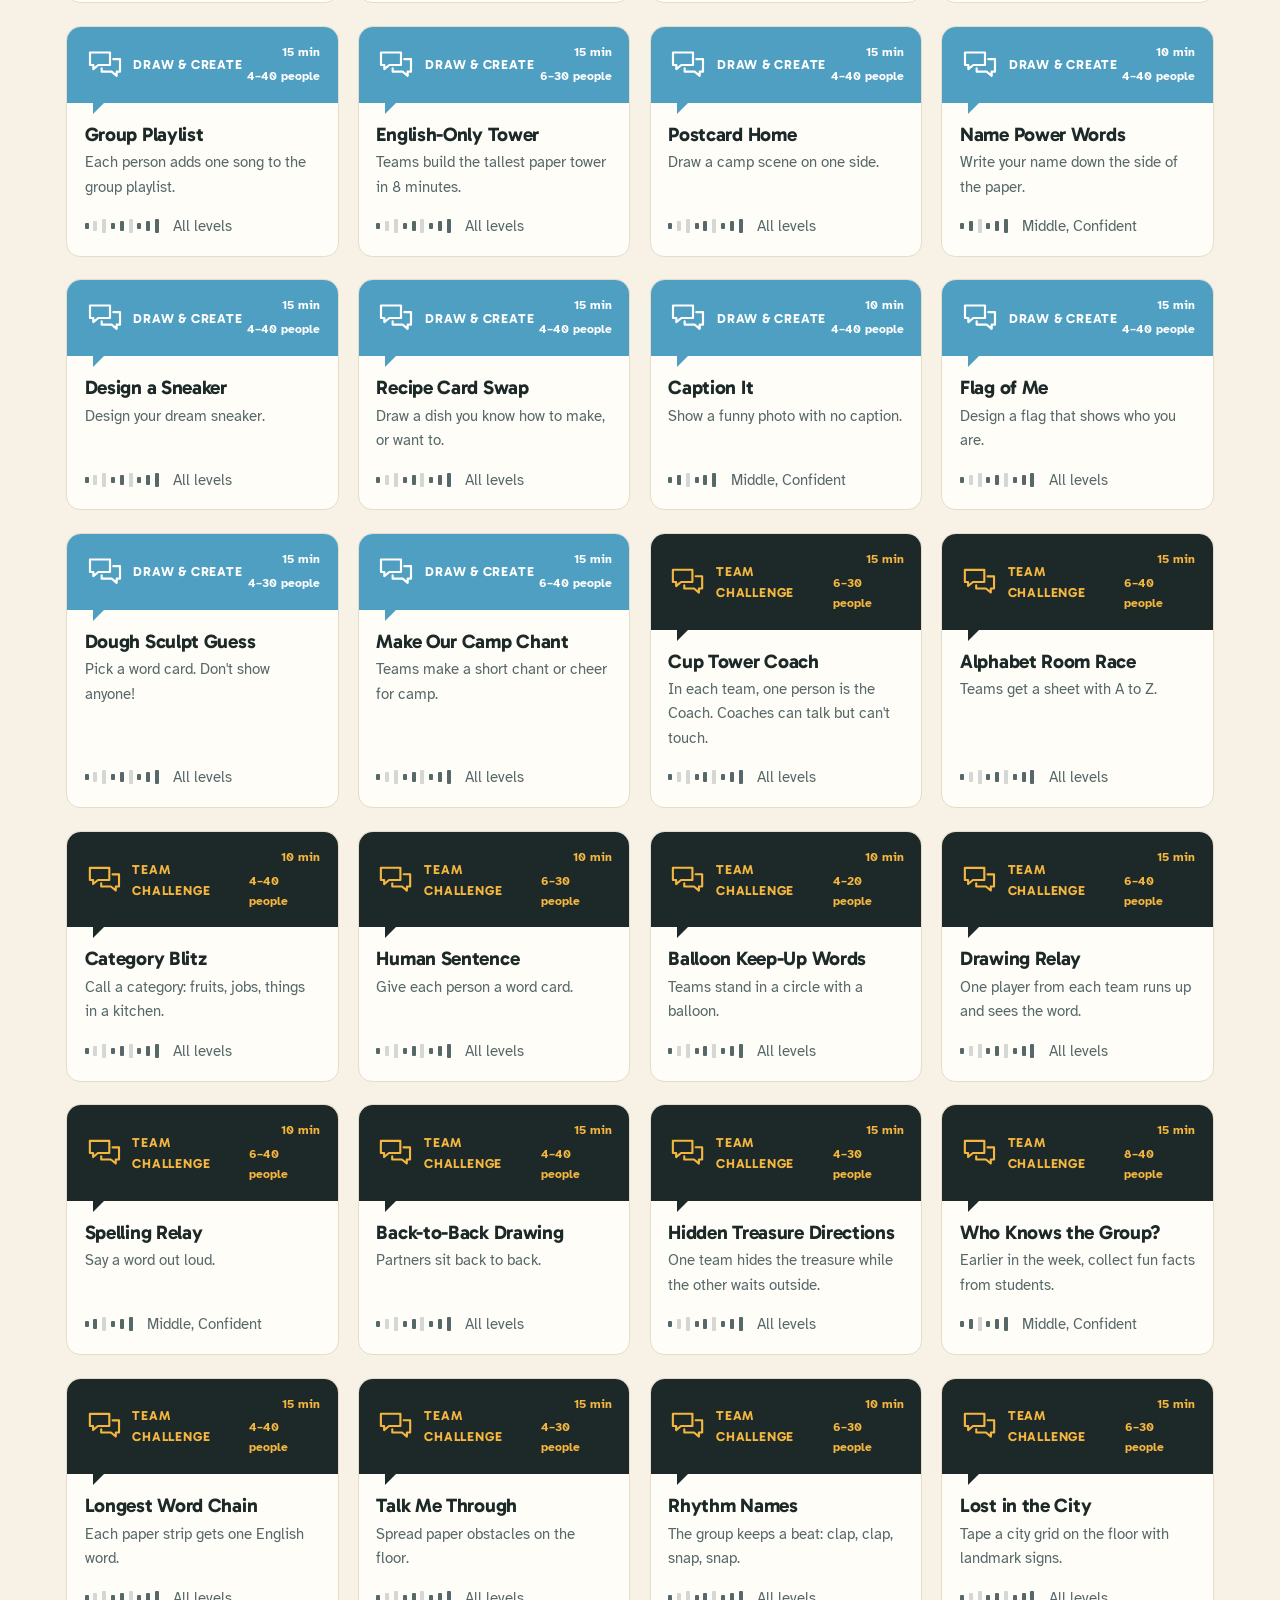
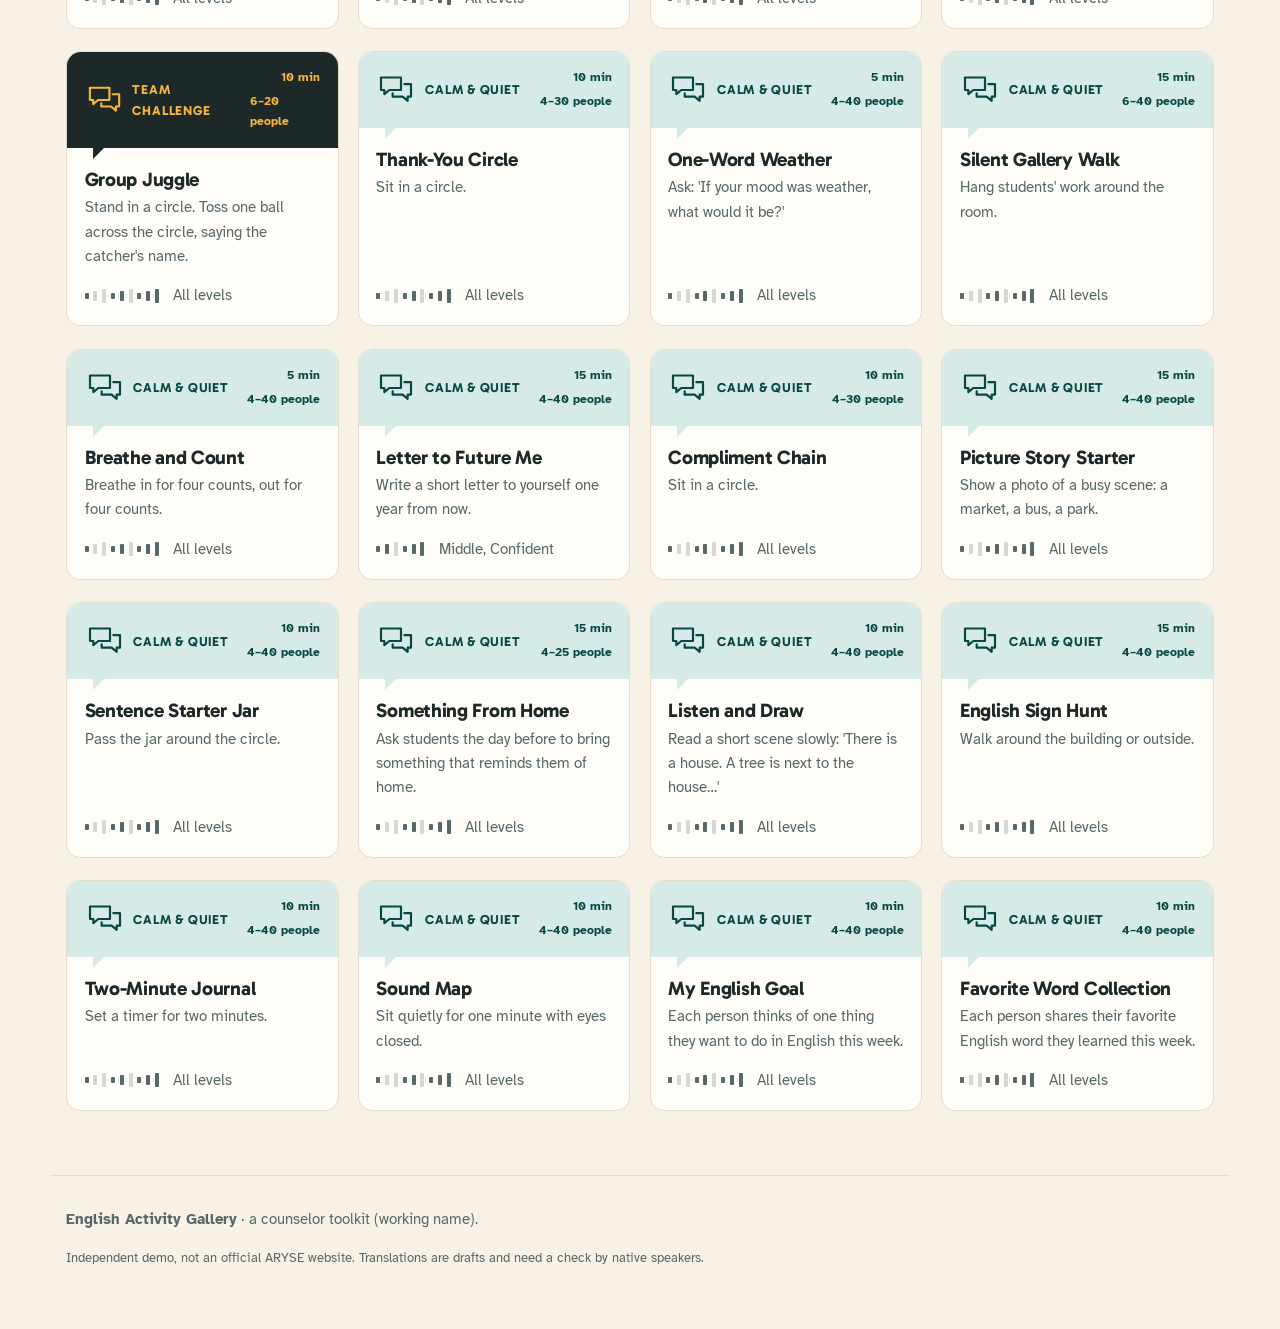
==== commit f11017ad: "Add 90 new icebreakers, style filter, search and Surprise me The icebreaker library grows from 10 to" ====
--- a/icebreakers.html
+++ b/icebreakers.html
@@ -16,11 +16,15 @@
     <section class="page-head">
       <p class="eyebrow">Icebreaker library</p>
       <h1>Get the room talking.</h1>
-      <p class="sub">Every icebreaker has steps and the English everyone says out loud, for each level.</p>
+      <p class="sub">100 icebreakers, each with steps and the English everyone says out loud at every level. Can't decide? Hit Surprise me.</p>
+      <button class="btn btn-coral" type="button" id="surprise">Surprise me</button>
     </section>
 
     <section class="filters" aria-label="Filter icebreakers">
       <div class="filters-box">
+        <label class="filter-row"><span class="filter-label">Search</span>
+          <input class="search" id="search" type="search" placeholder="Try 'ball', 'drawing', 'names'…" autocomplete="off"></label>
+        <div class="filter-row"><span class="filter-label">Style</span><div class="pills" data-f="style"></div></div>
         <div class="filter-row"><span class="filter-label">Group size</span><div class="pills" data-f="size"></div></div>
         <div class="filter-row"><span class="filter-label">Age group</span><div class="pills" data-f="age"></div></div>
         <div class="filter-row"><span class="filter-label">English level</span><div class="pills" data-f="level"></div></div>
--- a/style.css
+++ b/style.css
@@ -577,3 +577,21 @@
   .word b { font-size: 1.3rem; }
   .word .tr { font-size: .9rem; }
 }
+
+/* ---------- Icebreaker library: search, styles, Surprise me ---------- */
+.search {
+  width: 100%; max-width: 420px; font: inherit; color: var(--ink);
+  padding: .5rem .85rem; border: 2px solid var(--line); border-radius: 999px; background: var(--sand);
+}
+.search:focus { outline: none; border-color: var(--teal); background: var(--paper); }
+#surprise { margin-top: .4rem; }
+.style-tag { display: flex; align-items: center; gap: .55rem; }
+.style-tag b { font-family: var(--font-display); font-size: .82rem; letter-spacing: .06em; text-transform: uppercase; }
+.style-tag .icon { width: 40px; height: 40px; }
+/* One color per style so the grid is easy to scan */
+.tile.s-move   { --c: var(--coral);     --cf: #fff; }
+.tile.s-talk   { --c: var(--teal);      --cf: var(--sun); }
+.tile.s-guess  { --c: var(--sun);       --cf: var(--ink); }
+.tile.s-create { --c: var(--sky);       --cf: #fff; }
+.tile.s-team   { --c: var(--ink);       --cf: var(--sun); }
+.tile.s-calm   { --c: var(--teal-soft); --cf: var(--teal-dark); }
